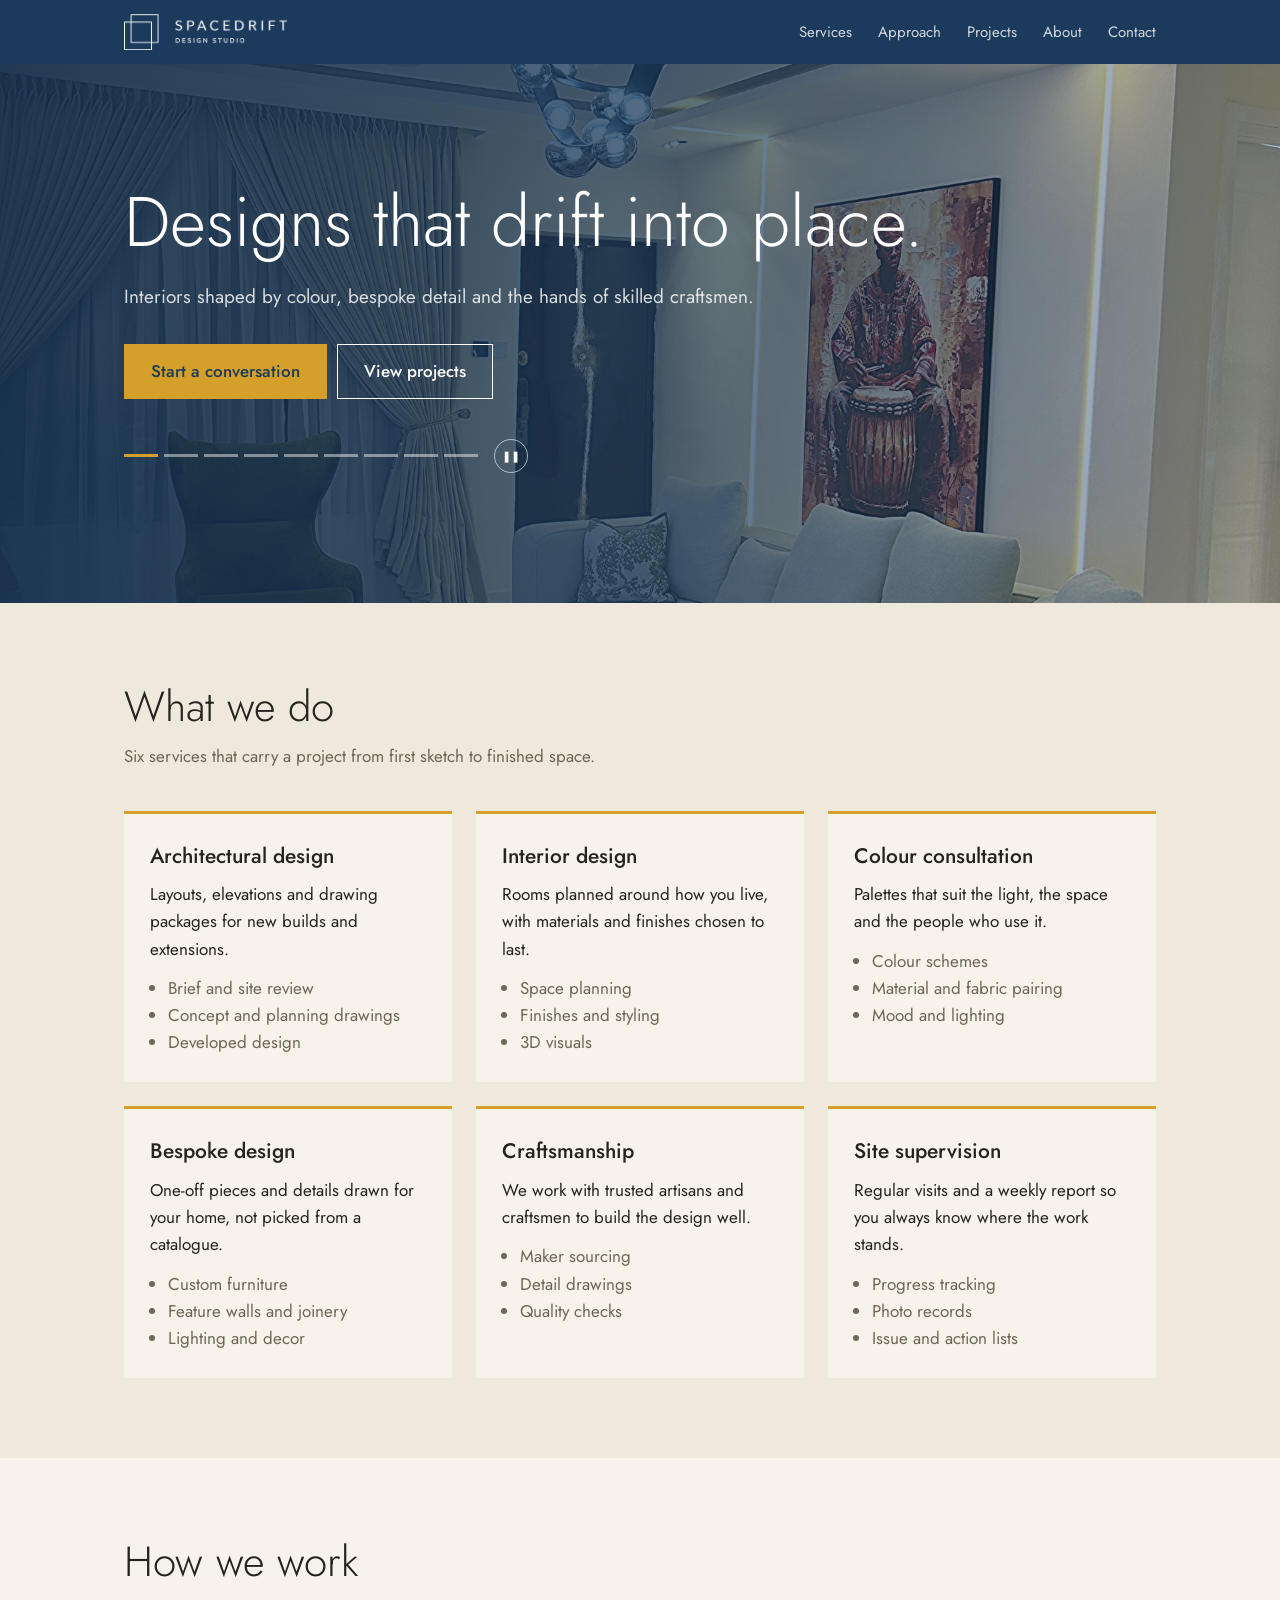
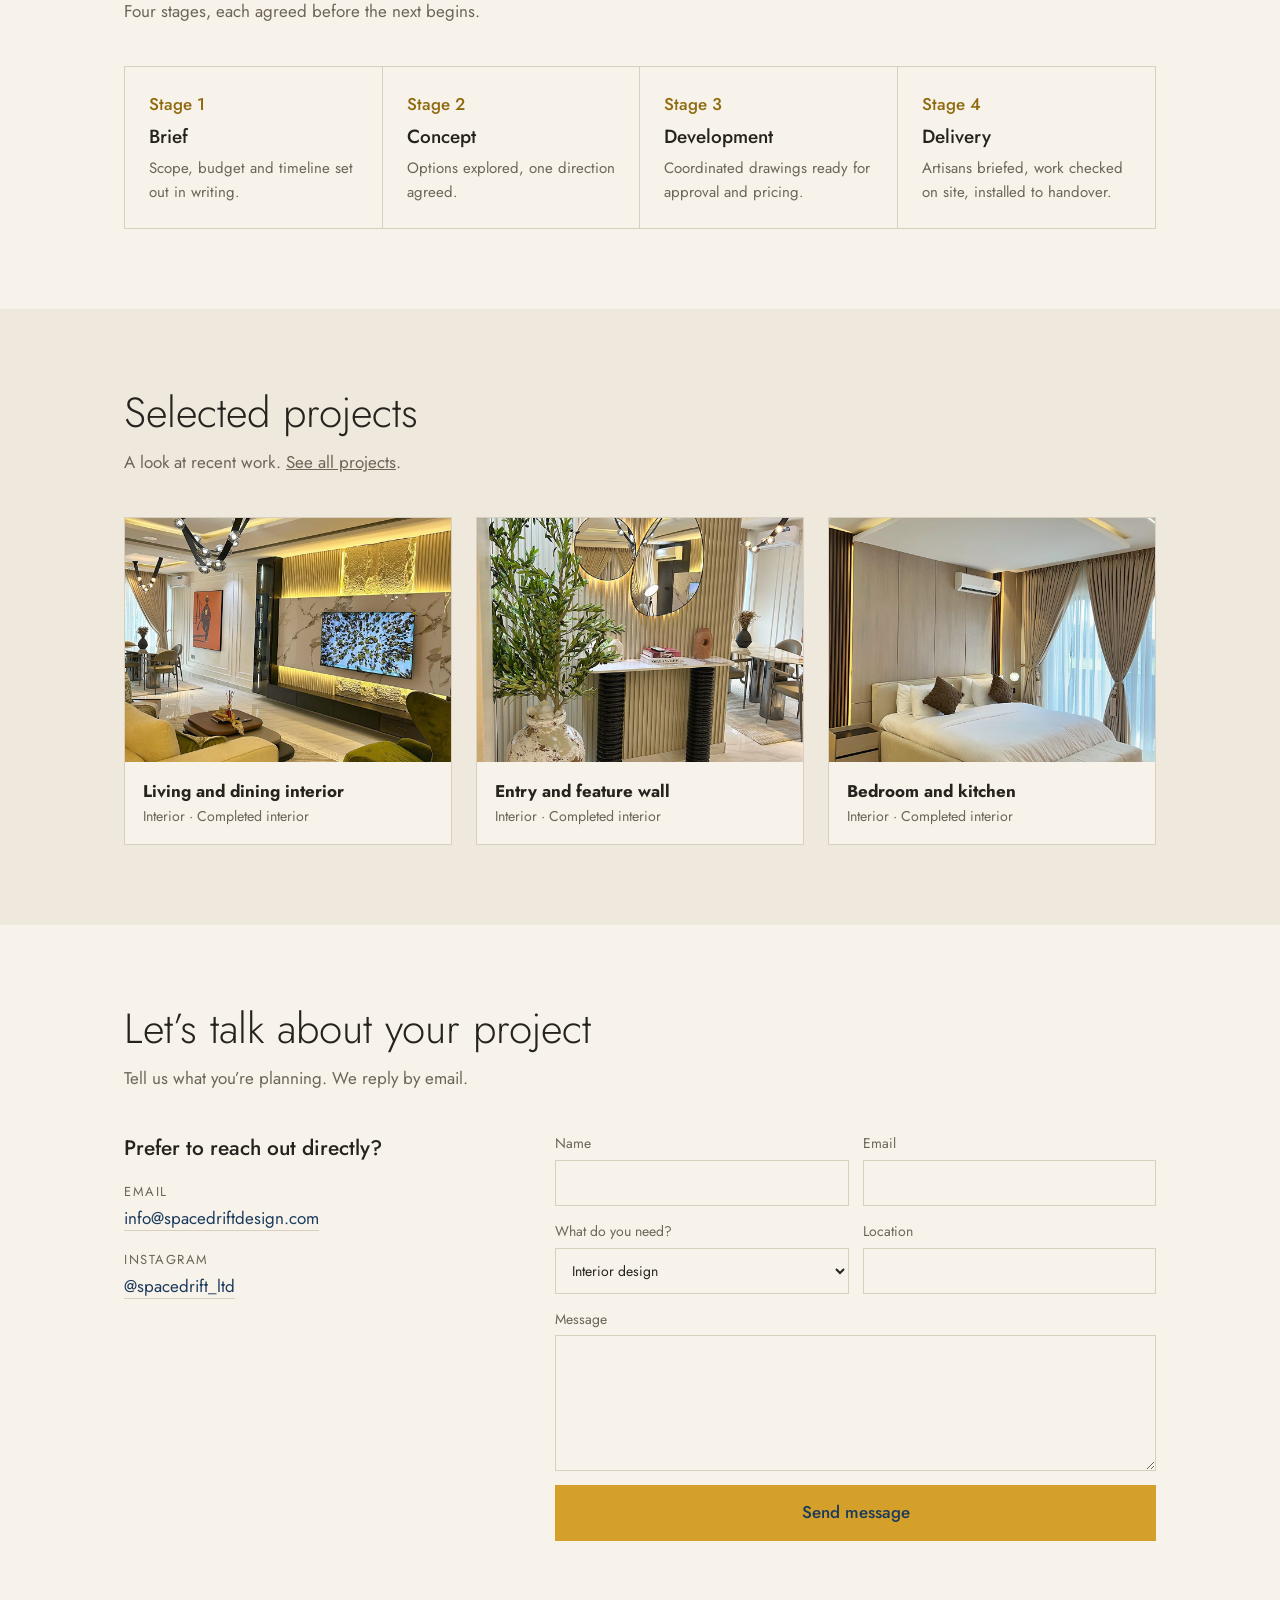
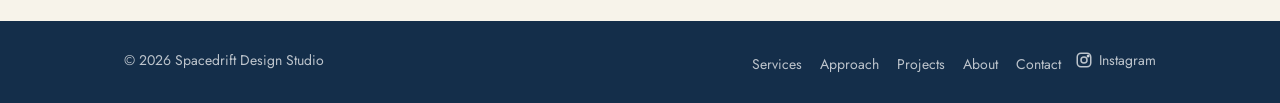
==== index.html @ 772f308f "Add files via upload" ====
<!DOCTYPE html><html lang="en"><head><meta charset="UTF-8"><meta name="viewport" content="width=device-width,initial-scale=1"><title>Spacedrift Design Studio</title><meta name="description" content="Interior design studio focused on colour, bespoke design and skilled craftsmanship."><link rel="icon" href="images/logo.png"><link rel="stylesheet" href="https://fonts.googleapis.com/css2?family=Jost:wght@300;400;500&display=swap"><link rel="stylesheet" href="styles.css"></head><body><header id="nav"></header><div class="hero slideshow home"><div class="slides" id="slides" data-first="hero.jpg" aria-hidden="true"></div><div class="wrap"><h1>Designs that drift into place.</h1><p>Interiors shaped by colour, bespoke detail and the hands of skilled craftsmen.</p><a class="btn fill" href="#contact">Start a conversation</a><a class="btn" href="projects.html">View projects</a><div class="dots" id="dots" role="group" aria-label="Choose slide"></div></div></div>
<section id="services"><div class="wrap"><h2>What we do</h2><p class="lead">Six services that carry a project from first sketch to finished space.</p><div class="grid g3">
<div class="svc"><h3>Architectural design</h3><p>Layouts, elevations and drawing packages for new builds and extensions.</p><ul><li>Brief and site review</li><li>Concept and planning drawings</li><li>Developed design</li></ul></div>
<div class="svc"><h3>Interior design</h3><p>Rooms planned around how you live, with materials and finishes chosen to last.</p><ul><li>Space planning</li><li>Finishes and styling</li><li>3D visuals</li></ul></div>
<div class="svc"><h3>Colour consultation</h3><p>Palettes that suit the light, the space and the people who use it.</p><ul><li>Colour schemes</li><li>Material and fabric pairing</li><li>Mood and lighting</li></ul></div>
<div class="svc"><h3>Bespoke design</h3><p>One-off pieces and details drawn for your home, not picked from a catalogue.</p><ul><li>Custom furniture</li><li>Feature walls and joinery</li><li>Lighting and decor</li></ul></div>
<div class="svc"><h3>Craftsmanship</h3><p>We work with trusted artisans and craftsmen to build the design well.</p><ul><li>Maker sourcing</li><li>Detail drawings</li><li>Quality checks</li></ul></div>
<div class="svc"><h3>Site supervision</h3><p>Regular visits and a weekly report so you always know where the work stands.</p><ul><li>Progress tracking</li><li>Photo records</li><li>Issue and action lists</li></ul></div></div></div></section>
<section id="process" class="alt"><div class="wrap"><h2>How we work</h2><p class="lead">Four stages, each agreed before the next begins.</p><div class="steps">
<div class="step"><span>Stage 1</span><b>Brief</b><p>Scope, budget and timeline set out in writing.</p></div><div class="step"><span>Stage 2</span><b>Concept</b><p>Options explored, one direction agreed.</p></div><div class="step"><span>Stage 3</span><b>Development</b><p>Coordinated drawings ready for approval and pricing.</p></div><div class="step"><span>Stage 4</span><b>Delivery</b><p>Artisans briefed, work checked on site, installed to handover.</p></div></div></div></section>
<section><div class="wrap"><h2>Selected projects</h2><p class="lead">A look at recent work. <a href="projects.html">See all projects</a>.</p><div class="grid" id="featured"></div></div></section>
<section id="contact" class="alt"><div class="wrap"><h2>Let’s talk about your project</h2><p class="lead">Tell us what you’re planning. We reply by email.</p>
<div class="cgrid"><aside class="cinfo"><h3>Prefer to reach out directly?</h3><ul class="clist"><li><span>Email</span><a href="mailto:info@spacedriftdesign.com">info@spacedriftdesign.com</a></li><li><span>Instagram</span><a data-ig target="_blank" rel="noopener">@spacedrift_ltd</a></li></ul></aside>
<form id="f" data-to="info@spacedriftdesign.com"><input type="hidden" name="_subject" value="New enquiry from the Spacedrift website"><p hidden><label>Leave this empty: <input name="_gotcha" tabindex="-1" autocomplete="off"></label></p><div class="row2"><label>Name<input name="name" required></label><label>Email<input type="email" name="email" required></label></div>
<div class="row2"><label>What do you need?<select name="need"><option>Interior design</option><option>Architectural design</option><option>Colour consultation</option><option>Bespoke pieces</option><option>Site supervision</option><option>Not sure yet</option></select></label><label>Location<input name="location"></label></div>
<label>Message<textarea name="message" rows="5"></textarea></label><button class="btn fill" type="submit">Send message</button></form></div></div></section>
<footer id="foot"></footer><script src="data.js"></script><script src="app.js"></script></body></html>
---- styles.css ----
:root{--navy:#1B3A5C;--navy2:#142E4A;--mustard:#D4A02A;--mustard-l:#E6B84A;--mustard-d:#8F6A0F;--sand:#EFE8DC;--linen:#F7F3EA;--stone:#D9CFBF;--taupe:#6E6558;--ink:#26231F}
*{box-sizing:border-box;margin:0}html{scroll-behavior:smooth}
body{font-family:'Jost',system-ui,sans-serif;background:var(--sand);color:var(--ink);line-height:1.6;font-size:17px}
a{color:inherit}:focus-visible{outline:2px solid var(--mustard);outline-offset:3px}
.wrap{max-width:1080px;margin:0 auto;padding:0 24px}
#nav{background:var(--navy);position:sticky;top:0;z-index:10}
.bar{display:flex;align-items:center;justify-content:space-between;min-height:64px;flex-wrap:wrap}
.bar img{height:36px;display:block}
#mu{display:flex;gap:26px;list-style:none;padding:0}
#mu a{color:#fff;text-decoration:none;font-size:15px;opacity:.8;padding-bottom:3px}
#mu a:hover,#mu a[aria-current]{opacity:1;border-bottom:2px solid var(--mustard)}
#mb{display:none;background:none;border:1px solid rgba(255,255,255,.4);color:#fff;padding:6px 12px;font:inherit}
.hero{background:var(--navy);color:#fff;padding:96px 0 110px;position:relative;overflow:hidden}
.hero.photo{background:linear-gradient(90deg,rgba(20,46,74,.94) 0%,rgba(27,58,92,.78) 48%,rgba(27,58,92,.25) 100%),url(images/hero.jpg) center/cover;padding:120px 0 140px}
.hero.sm{padding:64px 0 70px}
.hero h1{font-weight:300;font-size:clamp(38px,6.5vw,70px);line-height:1.08;max-width:12em}
.hero p{max-width:34em;margin:22px 0 32px;color:rgba(255,255,255,.82);font-size:19px}
.sq{position:absolute;border:2px solid rgba(255,255,255,.2);width:300px;height:300px;right:8%;top:50%;transform:translateY(-62%)}
.sq+.sq{right:calc(8% - 70px);transform:translateY(-38%);border-color:var(--mustard)}
.btn{display:inline-block;padding:13px 26px;border:1.5px solid currentColor;text-decoration:none;margin:0 10px 10px 0;font:inherit;font-weight:500;cursor:pointer;background:none}
.hero .btn{color:#fff}.btn.fill{background:var(--mustard);border-color:var(--mustard);color:var(--navy)}
.hero .btn:hover{background:#fff;color:var(--navy)}.btn.fill:hover{background:var(--mustard-l);border-color:var(--mustard-l);color:var(--navy)}
section{padding:80px 0}.alt{background:var(--linen)}
h2{font-weight:300;font-size:clamp(28px,4vw,42px);line-height:1.15;margin-bottom:12px}
.lead{color:var(--taupe);max-width:38em;margin-bottom:40px}
.grid{display:grid;grid-template-columns:repeat(auto-fit,minmax(260px,1fr));gap:24px}
.svc{border-top:3px solid var(--mustard);background:var(--linen);padding:26px}
.alt .svc{background:var(--sand)}
.svc h3{font-weight:500;font-size:21px;margin-bottom:8px}.svc ul{padding-left:18px;color:var(--taupe);margin-top:12px}
.steps{display:grid;grid-template-columns:repeat(auto-fit,minmax(200px,1fr));border:1px solid var(--stone)}
.step{padding:24px;border-right:1px solid var(--stone)}.step:last-child{border:0}
.step b{display:block;font-weight:500;font-size:19px;margin:4px 0}.step span{color:var(--mustard-d);font-weight:500}.step p{color:var(--taupe);font-size:15px}
.proj{display:block;background:var(--linen);border:1px solid var(--stone);text-decoration:none;transition:border-color .2s}
.proj:hover{border-color:var(--mustard)}
.ph{aspect-ratio:4/3;background:linear-gradient(135deg,var(--navy),#2C5577);position:relative;overflow:hidden}
.ph:empty::after{content:"";position:absolute;inset:22% 30% 22% 22%;border:2px solid rgba(255,255,255,.35)}
.ph img{width:100%;height:100%;object-fit:cover;display:block}
.proj .t{padding:16px 18px}.proj small{color:var(--taupe);display:block}
#tabs{display:flex;gap:8px;flex-wrap:wrap}.tools{display:flex;justify-content:space-between;align-items:center;gap:16px;flex-wrap:wrap;margin-bottom:28px}.srch{display:flex;align-items:center;gap:14px}#q{min-width:230px;padding:9px 12px}#count{color:var(--taupe);font-size:14px}
.tab{font:inherit;padding:8px 18px;border:1.5px solid var(--navy);background:none;color:var(--navy);cursor:pointer}
.tab[aria-pressed=true]{background:var(--navy);color:#fff}
.vals{display:grid;grid-template-columns:repeat(auto-fit,minmax(210px,1fr));gap:24px;margin-top:32px}
.vals b{font-weight:500;color:var(--mustard-l);display:block;font-size:19px}.vals p{font-size:15px;color:var(--taupe)}
.prose{max-width:40em;color:var(--taupe)}.prose p+p{margin-top:14px}
.navy{background:var(--navy);color:#fff}.navy .lead,.navy .vals p,.navy .prose{color:rgba(255,255,255,.8)}
form{display:grid;gap:14px;max-width:560px}label{display:grid;gap:5px;font-size:14px;color:var(--taupe)}
input,select,textarea{font:inherit;padding:11px 12px;border:1.5px solid var(--stone);background:var(--linen);color:var(--ink);border-radius:0}
input:focus,select:focus,textarea:focus{border-color:var(--mustard);outline:0}
.crumb{font-size:14px;color:var(--taupe);margin-bottom:18px}
.gal{position:relative;margin-bottom:28px}.big{aspect-ratio:auto;height:min(78vh,660px);background:var(--stone)}.big img{object-fit:contain}
.gal button{position:absolute;top:50%;transform:translateY(-50%);width:44px;height:44px;border:0;background:rgba(27,58,92,.85);color:#fff;font-size:26px;cursor:pointer}
#pv{left:0}#nx{right:0}#ct{position:absolute;right:12px;bottom:10px;background:rgba(27,58,92,.85);color:#fff;font-size:13px;padding:2px 10px}
h1{font-weight:300;font-size:clamp(30px,5vw,48px);line-height:1.1;margin-bottom:18px}
.meta{display:grid;grid-template-columns:repeat(auto-fit,minmax(150px,1fr));gap:16px;margin-bottom:22px;border-top:1px solid var(--stone);border-bottom:1px solid var(--stone);padding:16px 0}
.meta dt{font-size:13px;color:var(--taupe)}.meta dd{margin:0;font-weight:500}.desc{max-width:40em;color:var(--taupe);margin-bottom:24px}
#foot{background:var(--navy2);color:rgba(255,255,255,.72);padding:28px 0;font-size:14px}
#foot .wrap{display:flex;justify-content:space-between;flex-wrap:wrap;gap:12px}#foot a{margin-left:14px;text-decoration:none}#foot a:hover{color:#fff}#foot .ig{display:inline-flex;align-items:center;gap:6px}.ig-line{margin-top:22px;color:var(--taupe)}.ig-line a{color:var(--navy);font-weight:500}
@media(max-width:700px){.hero.photo.about{background:linear-gradient(rgba(20,46,74,.88),rgba(27,58,92,.8)),url(images/hero-about.jpg) center/cover}.hero.photo{background:linear-gradient(rgba(20,46,74,.88),rgba(27,58,92,.8)),url(images/hero.jpg) center/cover;padding:80px 0 90px}#mb{display:block}#mu{display:none;width:100%;flex-direction:column;gap:12px;padding:8px 0 16px}#mu.open{display:flex}.sq{display:none}.step{border:0;border-bottom:1px solid var(--stone)}}
@media(prefers-reduced-motion:reduce){html{scroll-behavior:auto}.proj{transition:none}}

.slideshow{padding:110px 0 100px}
.slideshow::before{content:"";position:absolute;inset:0;z-index:1;background:linear-gradient(90deg,rgba(20,46,74,.94) 0%,rgba(27,58,92,.75) 50%,rgba(27,58,92,.3) 100%)}
.slideshow .wrap{position:relative;z-index:2}
.slides{position:absolute;inset:0}
.slides img{position:absolute;inset:0;width:100%;height:100%;object-fit:cover;object-position:center 45%;opacity:0;transition:opacity 1s ease}
.slides img.on{opacity:1}
.dots{display:flex;gap:6px;margin-top:30px}
.dots button{width:34px;height:22px;background:none;border:0;cursor:pointer;position:relative}
.dots button::after{content:"";position:absolute;left:0;right:0;top:9px;height:3px;background:rgba(255,255,255,.45)}
.dots button[aria-current=true]::after{background:var(--mustard)}
@media(max-width:700px){.slideshow{padding:70px 0 60px}.slideshow::before{background:linear-gradient(rgba(20,46,74,.88),rgba(27,58,92,.78))}}


.empty{grid-column:1/-1;color:var(--taupe);padding:24px 0}

.hero.photo.about{background:linear-gradient(90deg,rgba(20,46,74,.94) 0%,rgba(27,58,92,.78) 48%,rgba(27,58,92,.25) 100%),url(images/hero-about.jpg) center/cover;padding:100px 0 110px}
.eyebrow{display:block;color:var(--mustard-l);text-transform:uppercase;letter-spacing:.18em;font-size:13px;font-weight:500;margin-bottom:16px}
@media(max-width:700px){.hero.photo.about{background:linear-gradient(rgba(20,46,74,.88),rgba(27,58,92,.8)),url(images/hero-about.jpg) center/cover;padding:70px 0 80px}}

.slides.still img{transition:none}
.dots{align-items:center}.dots .pp{width:34px;height:34px;margin-left:10px;border:1.5px solid rgba(255,255,255,.6);border-radius:50%;color:#fff;font-size:11px;line-height:1}.dots .pp::after{display:none}.dots .pp:hover{background:rgba(255,255,255,.15)}

.hero.slideshow.home{padding:120px 0 130px}
.bar{transition:min-height .25s}#nav.sc{box-shadow:0 2px 16px rgba(0,0,0,.28)}#nav.sc .bar{min-height:54px}
.rv{transition:opacity .6s ease,transform .6s ease}.proj.rv{transition:opacity .6s ease,transform .6s ease,border-color .2s}
.js .rv:not(.in){opacity:0;transform:translateY(16px)}
.big{cursor:zoom-in}
.thumbs{display:flex;gap:10px;margin:-12px 0 28px;overflow-x:auto;padding-bottom:4px}
.thumbs button{flex:0 0 84px;height:64px;padding:0;border:2px solid transparent;opacity:.6;cursor:pointer;background:none}
.thumbs button[aria-current=true]{border-color:var(--mustard);opacity:1}
.thumbs img{width:100%;height:100%;object-fit:cover;display:block}
.lb{position:fixed;inset:0;background:rgba(14,30,48,.96);z-index:50;display:none;align-items:center;justify-content:center}
.lb.open{display:flex}.lb img{max-width:92vw;max-height:88vh;object-fit:contain}
.lb button{position:absolute;background:none;border:0;color:#fff;cursor:pointer;font-size:38px;width:56px;height:56px}
.lb .x{top:10px;right:10px}.lb .lp{left:10px;top:50%;transform:translateY(-50%)}.lb .ln{right:10px;top:50%;transform:translateY(-50%)}
.lb .lc{position:absolute;bottom:14px;color:#fff;font-size:14px}
.pn{display:flex;justify-content:space-between;gap:16px;flex-wrap:wrap;margin-top:34px;padding-top:20px;border-top:1px solid var(--stone)}
.pn a{text-decoration:none;color:var(--navy);font-weight:500}.pn a:hover{color:var(--mustard-d)}
@media(max-width:700px){.hero.slideshow.home{padding:70px 0 70px}}

.grid.g3{grid-template-columns:repeat(3,1fr)}
@media(max-width:900px){.grid.g3{grid-template-columns:repeat(2,1fr)}}
@media(max-width:600px){.grid.g3{grid-template-columns:1fr}}

.cgrid{display:grid;grid-template-columns:1fr 1.6fr;gap:56px;align-items:start}
.cgrid form{max-width:none}
.row2{display:grid;grid-template-columns:1fr 1fr;gap:14px}
form .btn{margin:0;width:100%}
.cinfo h3{font-weight:500;font-size:21px;margin-bottom:16px}
.clist{list-style:none;padding:0;display:grid;gap:18px}
.clist span{display:block;font-size:13px;color:var(--taupe);text-transform:uppercase;letter-spacing:.12em;margin-bottom:2px}
.clist a{color:var(--navy);text-decoration:none;border-bottom:1px solid var(--stone);word-break:break-word}
.clist a:hover{border-color:var(--mustard)}
@media(max-width:800px){.cgrid{grid-template-columns:1fr;gap:32px}.row2{grid-template-columns:1fr}}

.thanks{background:var(--linen);border-top:3px solid var(--mustard);padding:28px}.thanks h3{font-weight:500;font-size:22px;margin-bottom:6px}.thanks p{color:var(--taupe)}
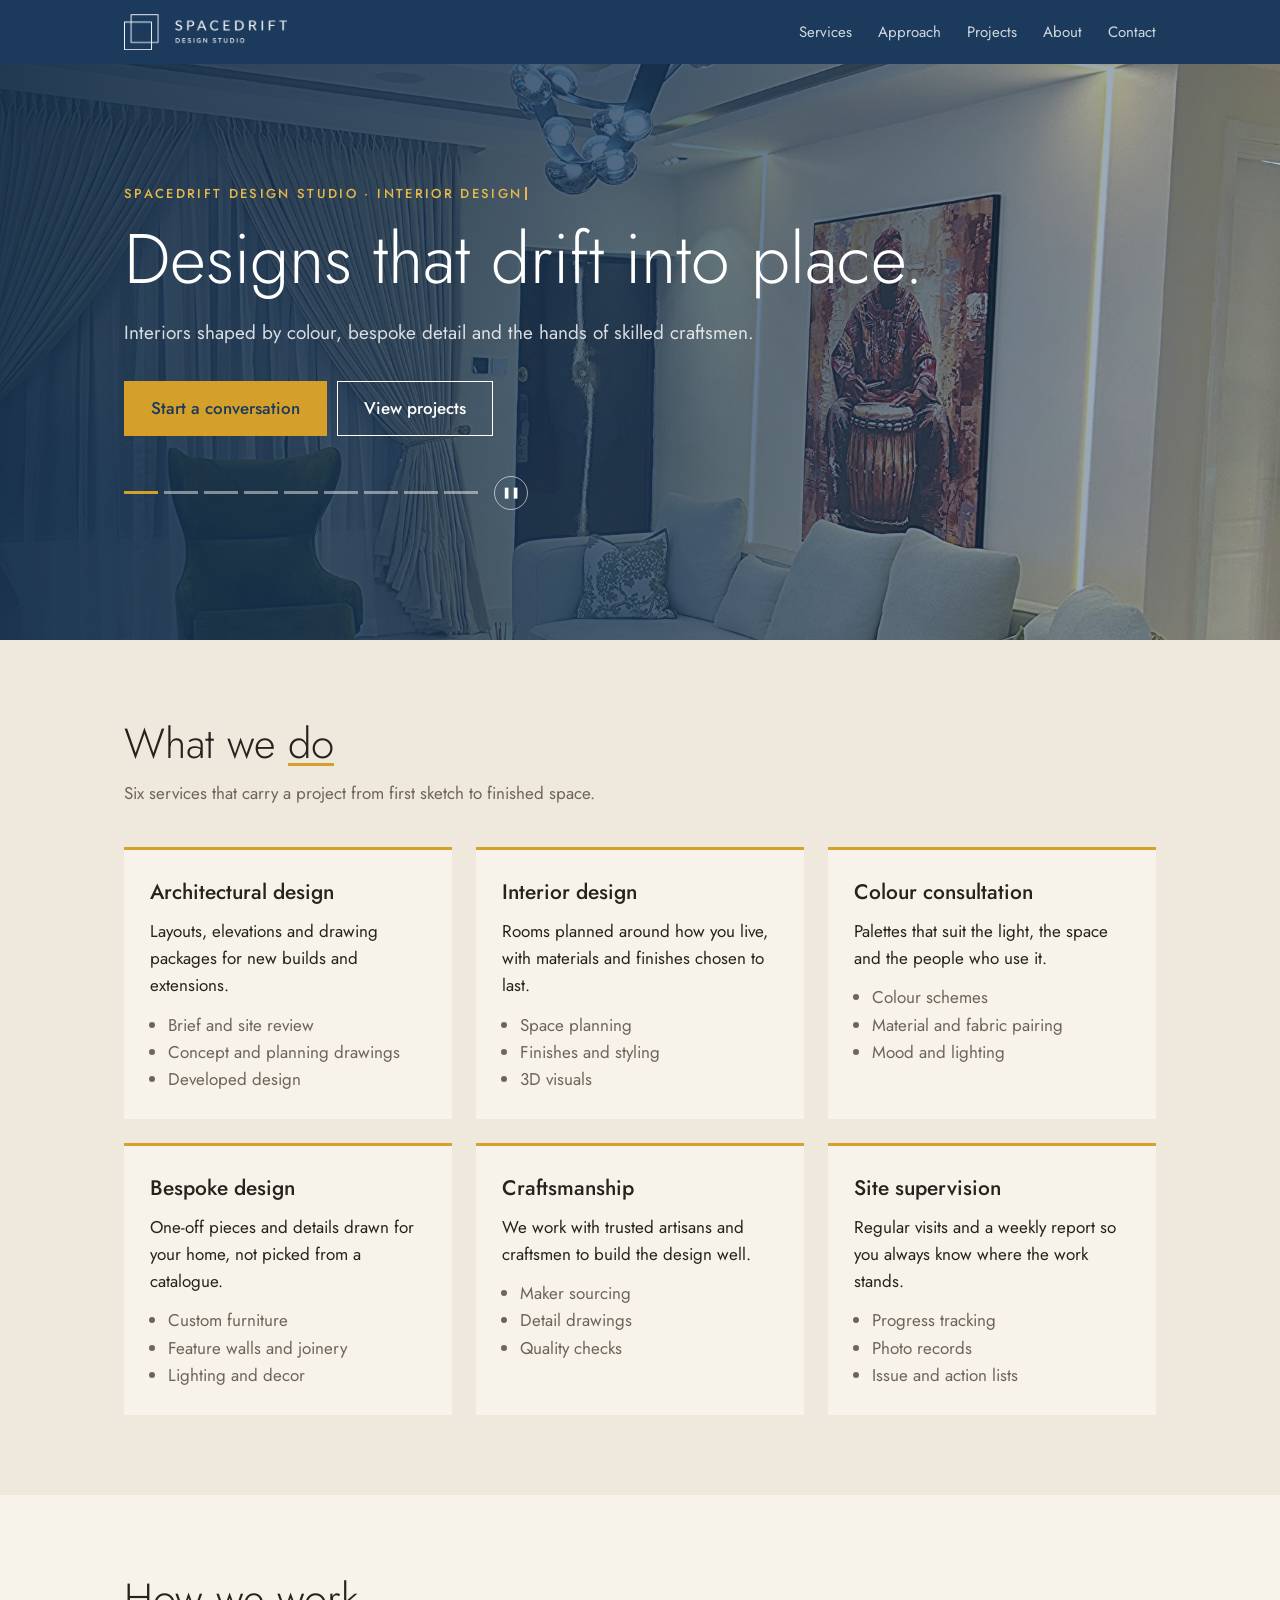
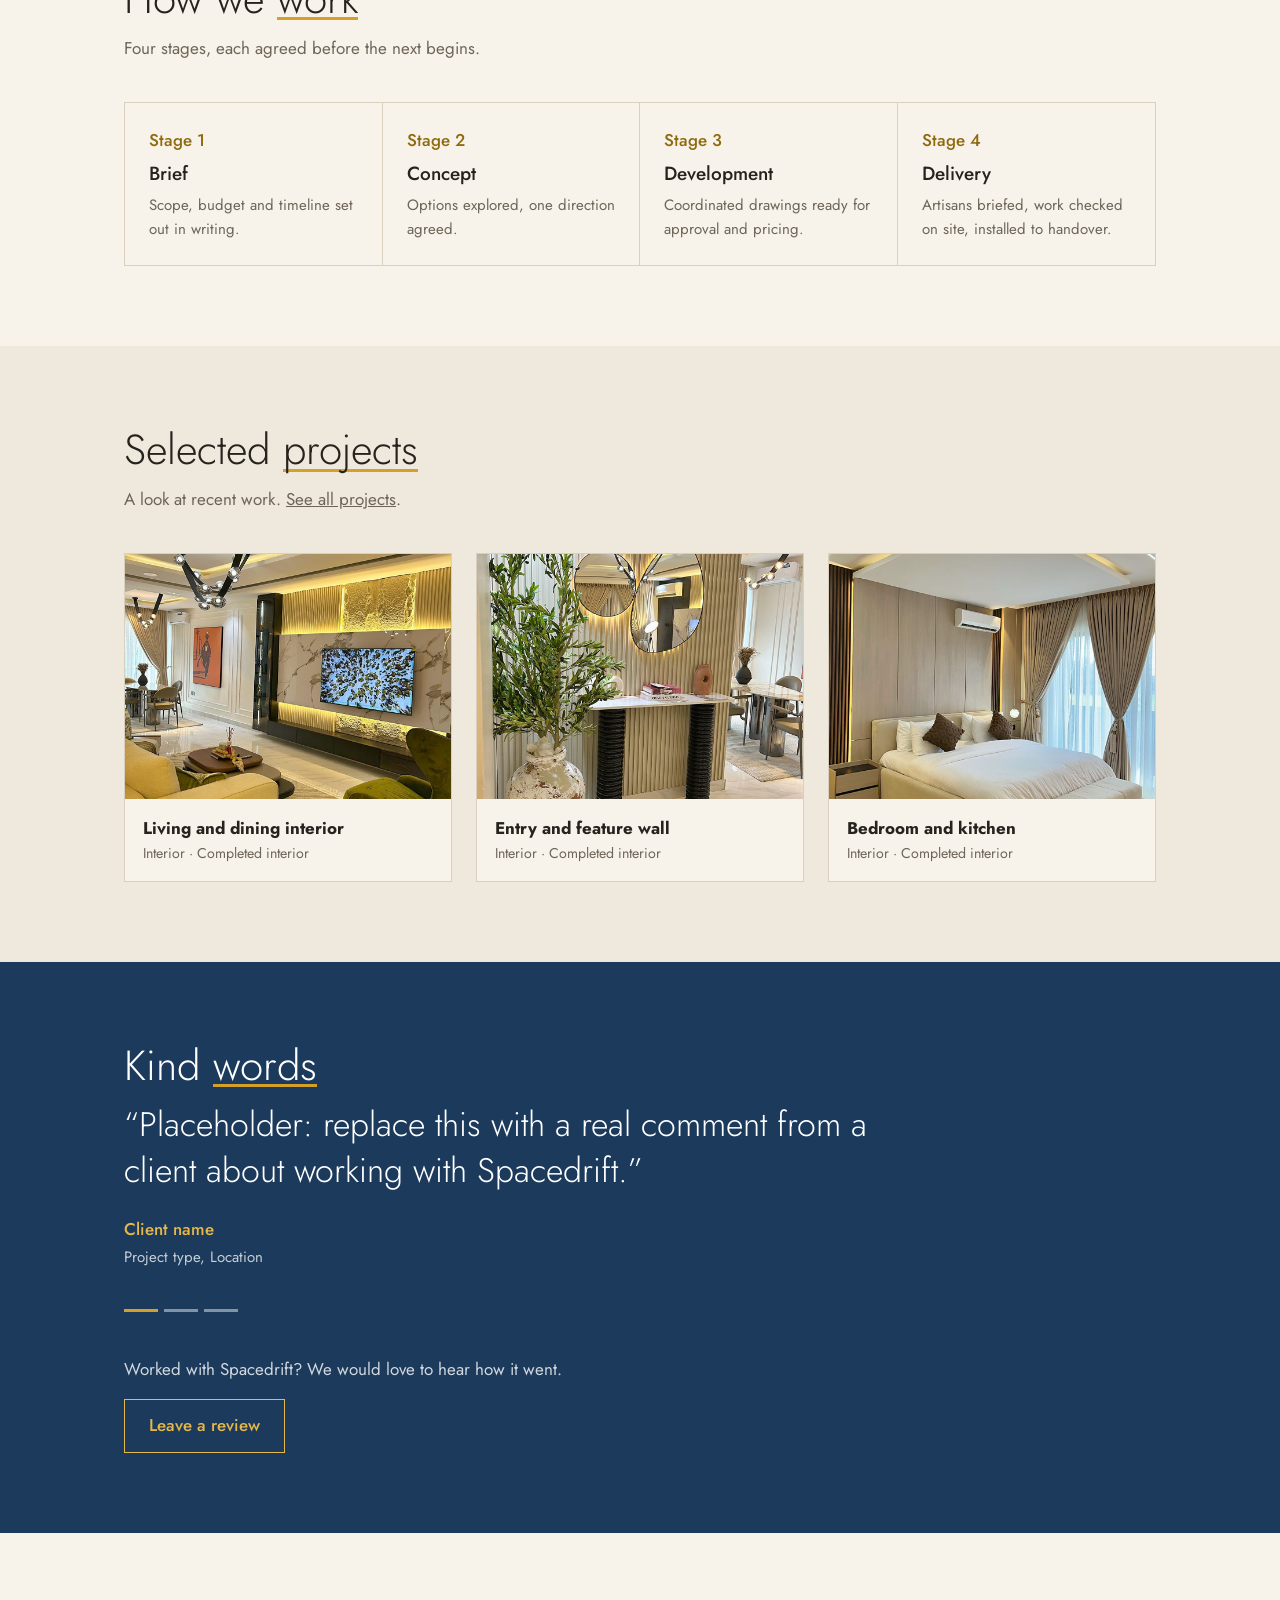
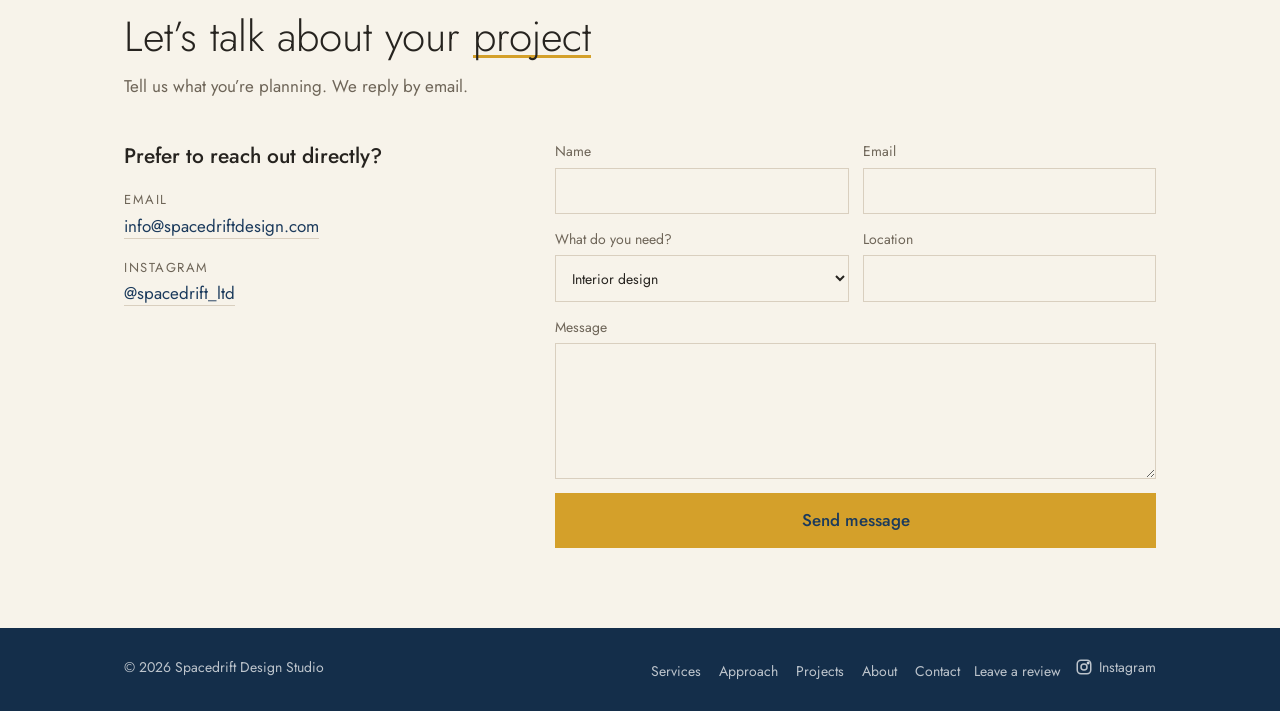
==== commit d081eb0b: "Add files via upload" ====
--- a/index.html
+++ b/index.html
@@ -1,4 +1,4 @@
-<!DOCTYPE html><html lang="en"><head><meta charset="UTF-8"><meta name="viewport" content="width=device-width,initial-scale=1"><title>Spacedrift Design Studio</title><meta name="description" content="Interior design studio focused on colour, bespoke design and skilled craftsmanship."><link rel="icon" href="images/logo.png"><link rel="stylesheet" href="https://fonts.googleapis.com/css2?family=Jost:wght@300;400;500&display=swap"><link rel="stylesheet" href="styles.css"></head><body><header id="nav"></header><div class="hero slideshow home"><div class="slides" id="slides" data-first="hero.jpg" aria-hidden="true"></div><div class="wrap"><h1>Designs that drift into place.</h1><p>Interiors shaped by colour, bespoke detail and the hands of skilled craftsmen.</p><a class="btn fill" href="#contact">Start a conversation</a><a class="btn" href="projects.html">View projects</a><div class="dots" id="dots" role="group" aria-label="Choose slide"></div></div></div>
+<!DOCTYPE html><html lang="en"><head><meta charset="UTF-8"><meta name="viewport" content="width=device-width,initial-scale=1"><title>Spacedrift Design Studio</title><meta name="description" content="Interior design studio focused on colour, bespoke design and skilled craftsmanship."><link rel="icon" href="images/logo.png"><link rel="stylesheet" href="https://fonts.googleapis.com/css2?family=Jost:wght@300;400;500&display=swap"><link rel="stylesheet" href="styles.css"></head><body><header id="nav"></header><div class="hero slideshow home"><div class="slides" id="slides" data-first="hero.jpg" aria-hidden="true"></div><div class="wrap"><span class="eyebrow">Spacedrift Design Studio · <span id="rot" aria-hidden="true">Interior design</span></span><h1>Designs that drift into place.</h1><p>Interiors shaped by colour, bespoke detail and the hands of skilled craftsmen.</p><a class="btn fill" href="#contact">Start a conversation</a><a class="btn" href="projects.html">View projects</a><div class="dots" id="dots" role="group" aria-label="Choose slide"></div></div></div>
 <section id="services"><div class="wrap"><h2>What we do</h2><p class="lead">Six services that carry a project from first sketch to finished space.</p><div class="grid g3">
 <div class="svc"><h3>Architectural design</h3><p>Layouts, elevations and drawing packages for new builds and extensions.</p><ul><li>Brief and site review</li><li>Concept and planning drawings</li><li>Developed design</li></ul></div>
 <div class="svc"><h3>Interior design</h3><p>Rooms planned around how you live, with materials and finishes chosen to last.</p><ul><li>Space planning</li><li>Finishes and styling</li><li>3D visuals</li></ul></div>
@@ -9,6 +9,12 @@
 <section id="process" class="alt"><div class="wrap"><h2>How we work</h2><p class="lead">Four stages, each agreed before the next begins.</p><div class="steps">
 <div class="step"><span>Stage 1</span><b>Brief</b><p>Scope, budget and timeline set out in writing.</p></div><div class="step"><span>Stage 2</span><b>Concept</b><p>Options explored, one direction agreed.</p></div><div class="step"><span>Stage 3</span><b>Development</b><p>Coordinated drawings ready for approval and pricing.</p></div><div class="step"><span>Stage 4</span><b>Delivery</b><p>Artisans briefed, work checked on site, installed to handover.</p></div></div></div></section>
 <section><div class="wrap"><h2>Selected projects</h2><p class="lead">A look at recent work. <a href="projects.html">See all projects</a>.</p><div class="grid" id="featured"></div></div></section>
+<section id="testimonials" class="navy" aria-label="Client reviews"><div class="wrap"><div id="tw"></div><div class="rvbox"><p class="lead">Worked with Spacedrift? We would love to hear how it went.</p><details class="rvw" id="reviews"><summary>Leave a review</summary><form id="rf" data-to="info@spacedriftdesign.com"><input type="hidden" name="_subject" value="New review for the Spacedrift website"><p hidden><label>Leave this empty: <input name="_gotcha" tabindex="-1" autocomplete="off"></label></p>
+<div class="row2"><label>Your name<input name="name" required></label><label>Your email (not published)<input type="email" name="email" required></label></div>
+<div class="row2"><label>Project or location<input name="project" placeholder="For example: living room design, Port Harcourt"></label><label>Rating<select name="rating"><option>5 - Excellent</option><option>4 - Very good</option><option>3 - Good</option><option>2 - Fair</option><option>1 - Poor</option></select></label></div>
+<label>Your review<textarea name="review" rows="6" required></textarea></label>
+<label class="ck"><input type="checkbox" name="permission" value="yes" required> I agree that Spacedrift may publish my review and name on this website.</label>
+<button class="btn fill" type="submit">Submit review</button></form></details></div></div></section>
 <section id="contact" class="alt"><div class="wrap"><h2>Let’s talk about your project</h2><p class="lead">Tell us what you’re planning. We reply by email.</p>
 <div class="cgrid"><aside class="cinfo"><h3>Prefer to reach out directly?</h3><ul class="clist"><li><span>Email</span><a href="mailto:info@spacedriftdesign.com">info@spacedriftdesign.com</a></li><li><span>Instagram</span><a data-ig target="_blank" rel="noopener">@spacedrift_ltd</a></li></ul></aside>
 <form id="f" data-to="info@spacedriftdesign.com"><input type="hidden" name="_subject" value="New enquiry from the Spacedrift website"><p hidden><label>Leave this empty: <input name="_gotcha" tabindex="-1" autocomplete="off"></label></p><div class="row2"><label>Name<input name="name" required></label><label>Email<input type="email" name="email" required></label></div>
--- a/styles.css
+++ b/styles.css
@@ -114,3 +114,37 @@
 @media(max-width:800px){.cgrid{grid-template-columns:1fr;gap:32px}.row2{grid-template-columns:1fr}}
 
 .thanks{background:var(--linen);border-top:3px solid var(--mustard);padding:28px}.thanks h3{font-weight:500;font-size:22px;margin-bottom:6px}.thanks p{color:var(--taupe)}
+
+.w{display:inline-block;opacity:0;transform:translateY(.45em);animation:rise .8s cubic-bezier(.2,.7,.2,1) forwards}
+@keyframes rise{to{opacity:1;transform:none}}
+#rot.typing::after{content:"";display:inline-block;width:2px;height:1em;margin-left:3px;background:var(--mustard-l);vertical-align:-.12em;animation:blink 1s steps(1) infinite}
+@keyframes blink{50%{opacity:0}}
+.eyebrow{min-height:1.5em}
+@media(prefers-reduced-motion:reduce){.w{animation:none;opacity:1;transform:none}#rot.typing::after{animation:none}}
+
+.tq{display:grid;max-width:46em}
+.q{grid-area:1/1;margin:0;opacity:0;visibility:hidden;transition:opacity .7s ease,visibility .7s}
+.q.on{opacity:1;visibility:visible}
+.q blockquote{margin:0 0 22px;font-weight:300;font-size:clamp(22px,3.2vw,34px);line-height:1.35}
+.q figcaption b{display:block;font-weight:500;color:var(--mustard-l)}
+.q figcaption span{color:rgba(255,255,255,.75);font-size:15px}
+@media(prefers-reduced-motion:reduce){.q{transition:none}}
+
+.js h2.sp.rv:not(.in){opacity:1;transform:none}
+.js h2.sp .wd{display:inline-block;opacity:0;transform:translateY(.5em);transition:opacity .7s ease,transform .7s ease,background-size .9s ease;transition-delay:calc(var(--i)*80ms)}
+.js h2.sp.in .wd{opacity:1;transform:none}
+.wd.hl{background:linear-gradient(var(--mustard),var(--mustard)) 0 94%/0 3px no-repeat}
+.js h2.sp.in .wd.hl{background-size:100% 3px;transition-delay:calc(var(--i)*80ms),calc(var(--i)*80ms),calc(var(--i)*80ms + 500ms)}
+
+.ck{display:flex;gap:10px;align-items:flex-start;font-size:14px;color:var(--taupe)}
+.ck input{width:18px;height:18px;margin-top:3px;flex:0 0 auto;accent-color:var(--mustard-d)}
+.more{margin-top:26px;font-size:15px}.more a{color:var(--mustard-l)}
+
+.navy form label,.navy .ck{color:rgba(255,255,255,.85)}
+.navy input,.navy select,.navy textarea{border-color:rgba(255,255,255,.35)}
+.rvbox .lead{margin:34px 0 16px}
+.rvw{max-width:640px}
+.rvw summary{display:inline-block;list-style:none;cursor:pointer;padding:12px 24px;border:1.5px solid var(--mustard-l);color:var(--mustard-l);font-weight:500}
+.rvw summary::-webkit-details-marker{display:none}
+.rvw[open] summary{background:var(--mustard);border-color:var(--mustard);color:var(--navy)}
+.rvw form{margin-top:24px;max-width:none}
